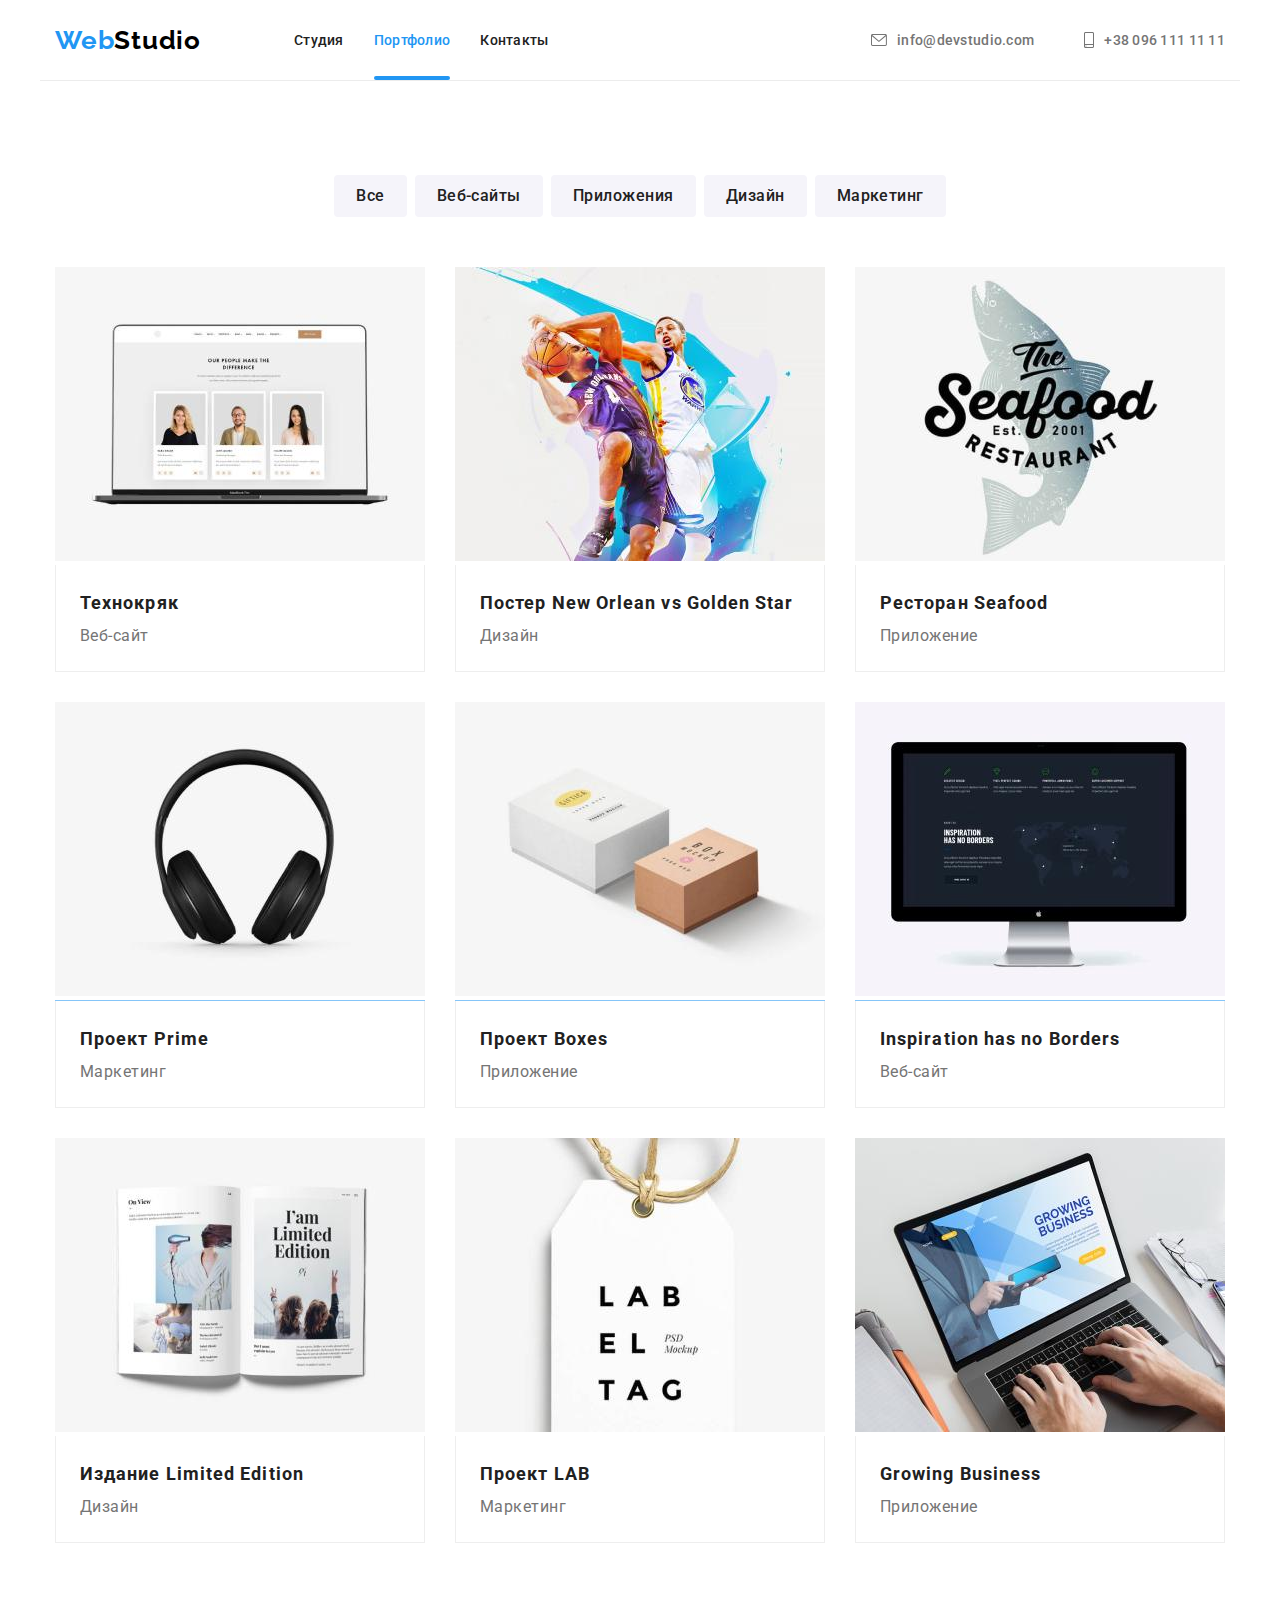
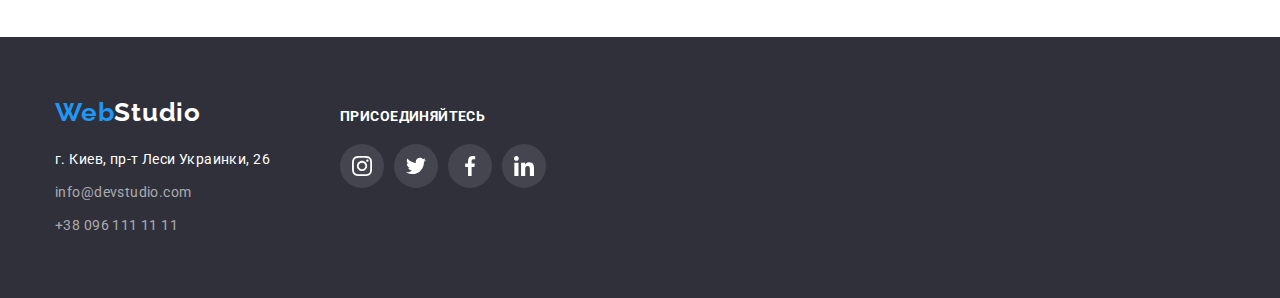
==== portfolio.html @ 267ab1c8 "дз 6" ====
<!DOCTYPE html>
<html lang="ru">

<head>
    <meta charset="UTF-8">
    <meta http-equiv="X-UA-Compatible" content="IE=edge">
    <meta name="viewport" content="width=device-width, initial-scale=1.0">
    <link rel="preconnect" href="https://fonts.googleapis.com">
    <link rel="preconnect" href="https://fonts.gstatic.com" crossorigin>
    <link href="https://fonts.googleapis.com/css2?family=Raleway:wght@700&family=Roboto:wght@400;500;700;900&display=swap"
        rel="stylesheet">
    <link rel="stylesheet" href="css/styles.css">
    <link rel="stylesheet" href="./css/modern-normalize.css">
    <link rel="stylesheet" href="./css/reset.css">
    <title>Портфолио</title>
</head>

<body>
    <!------ШАПКА------>
    <header>
        <div class="container nav-container">
            <nav class="main-nav">
                <a class="link header-logo-web" href="./index.html">Web<span class="header-logo-studio">Studio</span></a>
                <ul class="list header-list">
                    <li class="header-pre-list">
                        <a class="link header-link" href="./index.html" >Студия</a>
                    </li>
                    <li class="header-pre-list">
                        <a class="link header-link current" href="./portfolio.html">Портфолио</a>
                    </li>
                    <li class="header-pre-list">
                        <a class="link header-link" href="">Контакты</a>
                    </li>
                </ul>
            </nav>
                <ul class="list header-tel-mail">
                    <li class="header-contact">
                        <a class="link header-mail" href="mailto:info@devstudio.com">
                            <svg class="header-icon-mail">
                                <use href="./images/symbol-defs.svg#icon-envelope-hover">
                                </use>
                            </svg>
                            info@devstudio.com</a>
                    </li>
                    <li class="header-contact">
                        <a class="link header-tel" href="tel:+380961111111">
                            <svg class="header-icon-tel">
                                <use href="./images/symbol-defs.svg#icon-smartphone">
                                </use>
                            </svg>+38 096 111 11 11</a>
                    </li>
                </ul>
        </div>
    </header>
    <!-----------------------портфоліо----------------------->
    <main>
        <section class="box-list">
            <div class="container">
                <ul class="list container-box-btn">
                    <li class="box-button">
                        <button class="list-btn" type="button">Все</button>
                    </li>
                    <li class="box-button">
                        <button class="list-btn" type="button">Веб-сайты</button>
                    </li>
                    <li class="box-button">
                        <button class="list-btn" type="button">Приложения</button>
                    </li>
                    <li class="box-button">
                        <button class="list-btn" type="button">Дизайн</button>
                    </li>
                    <li class="box-button">
                        <button class="list-btn" type="button">Маркетинг</button>
                    </li>
                </ul>
                <h1 class="visually-hidden">Портфолио</h1>
                <ul class="list flex-container">
                    <li class="box-img">
                            <a class="link project-link" href="">
                                <div class="box-img-wrap">
                                <img src="./images/potr.jpg" alt="Ноутбук" width="370">
                                <p class="flex-top-text">
                                    Технокряк это современная площадка распространения коронавируса. Компании используют эту платформу для цифрового
                                    шпионажа и атак на защищённые сервера конкурентов.
                                </p>
                            </div>
                            <div class="flex-text-container" >
                                <h2 class="section-text">Технокряк</h2>
                                <p class="section-title">Веб-сайт</p>
                            </div>
                        </a>
                    </li>
                    <li class="box-img">
                            <a class="link project-link" href="">
                                <div class="box-img-wrap">
                                <img src="./images/potr(1).jpg" alt="Баскетболіти" width="370">
                                <p class="flex-top-text">
                                    Технокряк это современная площадка распространения коронавируса. Компании используют эту платформу для цифрового
                                    шпионажа и атак на защищённые сервера конкурентов.
                                </p>
                            </div>
                            <div class="flex-text-container" >
                                <h2 class="section-text">Постер <span lang="en">New Orlean vs Golden Star</span></h2>
                                <p class="section-title">Дизайн</p>
                            </div>
                        </a>
                    </li>
                    <li class="box-img">
                            <a class="link project-link" href="">
                                <div class="box-img-wrap">
                                <img src="./images/port(2).jpg" alt="Логотип ресторану" width="370">
                                <p class="flex-top-text">
                                    Технокряк это современная площадка распространения коронавируса. Компании используют эту платформу для цифрового
                                    шпионажа и атак на защищённые сервера конкурентов.
                                </p>
                            </div>
                            <div class="flex-text-container" >
                                <h2 class="section-text">Ресторан <span lang="en">Seafood</span></h2>
                                <p class="section-title">Приложение</p>
                            </div>
                        </a>
                    </li>
                    <li class="box-img">
                            <a class="link project-link" href="">
                                <div class="box-img-wrap">
                                <img src="./images/port(3).jpg" alt="Навушники" width="370">
                                <p class="flex-top-text">
                                    Технокряк это современная площадка распространения коронавируса. Компании используют эту платформу для цифрового
                                    шпионажа и атак на защищённые сервера конкурентов.
                                </p>
                            </div>
                            <div class="flex-text-container" >
                                <h2 class="section-text">Проект <span lang="en">Prime</span></h2>
                                <p class="section-title">Маркетинг</p>
                            </div>
                        </a>
                    </li>
                    <li class="box-img">
                            <a class="link project-link" href="">
                                <div class="box-img-wrap">
                                <img src="./images/port(4).jpg" alt="Коробка" width="370">
                                <p class="flex-top-text">
                                    Технокряк это современная площадка распространения коронавируса. Компании используют эту платформу для цифрового
                                    шпионажа и атак на защищённые сервера конкурентов.
                                </p>
                            </div>
                            <div class="flex-text-container" >
                                <h2 class="section-text">Проект <span lang="en">Boxes</span></h2>
                                <p class="section-title">Приложение</p>
                            </div>
                        </a>
                    </li>
                    <li class="box-img">
                            <a class="link project-link" href="">
                                <div class="box-img-wrap">
                                <img src="./images/port(5).jpg" alt="Комп'ютер" width="370">
                                <p class="flex-top-text">
                                    Технокряк это современная площадка распространения коронавируса. Компании используют эту платформу для цифрового
                                    шпионажа и атак на защищённые сервера конкурентов.
                                </p>
                            </div>
                            <div class="flex-text-container" >
                                <h2 class="section-text"><span lang="en">Inspiration has no Borders</span></h2>
                                <p class="section-title">Веб-сайт</p>
                            </div>
                        </a>
                    </li>
                    <li class="box-img">
                            <a class="link project-link" href="">
                                <div class="box-img-wrap">
                                <img src="./images/port(6).jpg" alt="Журнал" width="370">
                                <p class="flex-top-text">
                                    Технокряк это современная площадка распространения коронавируса. Компании используют эту платформу для цифрового
                                    шпионажа и атак на защищённые сервера конкурентов.
                                </p>
                            </div>
                            <div class="flex-text-container" >
                                <h2 class="section-text">Издание <span lang="en">Limited Edition</span></h2>
                                <p class="section-title">Дизайн</p>
                            </div>
                        </a>
                    </li>
                    <li class="box-img">
                            <a class="link project-link" href="">
                                <div class="box-img-wrap">
                                <img src="./images/port(7).jpg" alt="Бірка" width="370">
                                <p class="flex-top-text">
                                    Технокряк это современная площадка распространения коронавируса. Компании используют эту платформу для цифрового
                                    шпионажа и атак на защищённые сервера конкурентов.
                                </p>
                            </div>
                            <div class="flex-text-container" >
                                <h2 class="section-text">Проект <span lang="en">LAB</span></h2>
                                <p class="section-title">Маркетинг</p>
                            </div>
                        </a>
                    </li>
                    <li class="box-img">
                            <a class="link project-link" href="">
                                <div class="box-img-wrap">
                                <img src="./images/port(8).jpg" alt="Ноутбук" width="370">
                                <p class="flex-top-text">
                                    Технокряк это современная площадка распространения коронавируса. Компании используют эту платформу для цифрового
                                    шпионажа и атак на защищённые сервера конкурентов.
                                </p>
                            </div>
                            <div class="flex-text-container" >
                                <h2 class="section-text"><span lang="en">Growing Business</span></h2>
                                <p class="section-title">Приложение</p>
                            </div>
                        </a>
                    </li>
                </ul>
            </div>
        </section>
    </main>
    <!------------------------футер-/* Подвал */---------------------------------->
    <footer class="footer">
        <div class="container container-footer">
        <div>
            <a class="link footer-logo-web" href="./index.html">Web<span class="footer-logo-studio">Studio</span></a>
            <ul class="list footer-container">
                <li class="footer-pre-container">
                    <a class="link footer-map" href="https://goo.gl/maps/3yWpkA23hBz6djXq9" target="_blank"
                        rel="noopener noreferrer">
                        <address>г. Киев, пр-т Леси Украинки, 26</address>
                    </a>
                </li>
                <li class="footer-pre-container">
                    <a class="link footer-list" href="mailto:info@devstudio.com">info@devstudio.com</a>
                </li>
                <li class="footer-pre-container">
                    <a class="link footer-list" href="tel:+380961111111">+38 096 111 11 11</a>
                </li>
            </ul>
        </div>
        <div class="social-box">
            <p class="social-text">присоединяйтесь</p>
            <ul class="list social-links">
                <li class="social-pre-link">
                    <a class="pre-link" href="">
                        <svg class="link-icon">
                            <use href="./images/symbol-defs.svg#icon-instagram">
                            </use>
                        </svg>
                    </a>
                </li>
                <li class="social-pre-link">
                    <a class="pre-link" href="">
                        <svg class="link-icon">
                            <use href="./images/symbol-defs.svg#icon-twitter">
                            </use>
                        </svg>
                    </a>
                </li>
                <li class="social-pre-link">
                    <a class="pre-link" href="">
                        <svg class="link-icon">
                            <use href="./images/symbol-defs.svg#icon-facebook">
                            </use>
                        </svg>
                    </a>
                </li>
                <li class="social-pre-link">
                    <a class="pre-link" href="">
                        <svg class="link-icon">
                            <use href="./images/symbol-defs.svg#icon-linkedin">
                            </use>
                        </svg>
                    </a>
                </li>
            </ul>
        </div>
        </div>
    </footer>
</body>

</html>
---- css/styles.css ----
:root {
  --header-text-color: #212121;
  --accent-color: #2196f3;
  --main-title-color: #212121;
  --portfolio-text-color: #212121;
}

body {
  font-family: "Roboto", sans-serif;
}

.link {
  text-decoration: none;
}

.list {
  list-style: none;
}

.container {
  width: 1200px;
  padding-left: 15px;
  padding-right: 15px;
  margin: 0 auto;
}

/* ------------------------------ШАПКА---------------------------------- */

.header-pre-list .current {
  color: #2196f3;
}

.nav-container {
  display: flex;
  align-items: center;
  border-bottom: 1px solid #ececec;
}

.main-nav {
  display: flex;
  align-items: center;
}

.header-list {
  display: flex;
}

.header-tel-mail {
  display: flex;
  align-items: center;
  margin-left: auto;
}

.header-logo-web {
  font-family: Raleway;
  font-weight: bold;
  font-size: 26px;
  line-height: 31px;
  letter-spacing: 0.03em;
  color: #2196f3;
}

.header-logo-web {
  margin-right: 93px;
}

.header-logo-studio {
  font-family: Raleway;
  font-weight: bold;
  font-size: 26px;
  line-height: 31px;
  letter-spacing: 0.03em;
  color: #000000;
}

.header-link {
  display: block;
  font-family: Roboto;
  font-style: normal;
  font-weight: 500;
  font-size: 14px;
  line-height: 16px;
  letter-spacing: 0.02em;

  color: var(--header-text-color);

  padding-top: 32px;
  padding-bottom: 32px;
  position: relative;

  transition-property: color;
  transition-duration: 250ms;
  transition-timing-function: linear cubic-bezier(0.4, 0, 0.2, 1);
}

.header-link.current::after {
  content: "";
  width: 100%;
  height: 4px;
  background-color: #2196f3;
  position: absolute;
  display: block;
  bottom: 0;
  border-radius: 2px;
}

.header-pre-list + .header-pre-list {
  margin-left: 30px;
}

.header-contact:not(:last-child) {
  margin-right: 50px;
}

.header-link:hover,
.header-link:focus {
  color: var(--accent-color);
}

.header-mail {
  font-family: Roboto;
  font-style: normal;
  font-weight: 500;
  font-size: 14px;
  line-height: 16px;
  letter-spacing: 0.02em;

  color: #757575;

  transition-property: color;
  transition-duration: 250ms;
  transition-timing-function: linear cubic-bezier(0.4, 0, 0.2, 1);
}

.header-mail:hover,
.header-mail:focus {
  color: var(--accent-color);
}

.header-mail {
  display: flex;
  align-items: center;
}

.header-tel {
  font-family: Roboto;
  font-style: normal;
  font-weight: 500;
  font-size: 14px;
  line-height: 16px;
  letter-spacing: 0.02em;

  color: #757575;

  transition-property: color;
  transition-duration: 250ms;
  transition-timing-function: linear cubic-bezier(0.4, 0, 0.2, 1);
}

.header-tel {
  display: flex;
  align-items: center;
}

.header-icon-mail {
  width: 16px;
  height: 12px;
  margin-right: 10px;
  fill: currentColor;
}

.header-icon-tel {
  width: 10px;
  height: 16px;
  margin-right: 10px;
  fill: currentColor;
}

.header-tel:hover,
.header-tel:focus {
  color: var(--accent-color);
}

/* ------------------------------ГЕРОЙ-------------------------------------- */
.hero {
  background-color: #2f303a;
  padding-top: 200px;
  padding-bottom: 200px;
}

.hero {
  background-image: url(/images/symbol-defs.svg);
}

.hero {
  max-width: 1600px;
  min-height: 600px;
  margin-left: auto;
  margin-right: auto;
  background-image: linear-gradient(
      rgba(47, 48, 58, 0.4),
      rgba(47, 48, 58, 0.4)
    ),
    url(../images/Img\ hero.jpg);
  background-position: center;
  background-size: cover;
}

.hero-text {
  width: 696px;
  height: 120px;
  font-family: Roboto;
  font-style: normal;
  font-weight: 900;
  font-size: 44px;
  line-height: 1.36;
  text-align: center;
  letter-spacing: 0.06em;
  text-transform: uppercase;
  color: #ffffff;

  margin: 0 auto;
  margin-bottom: 30px;
  display: block;
}

.hero-btn {
  padding: 10px 32px;
  margin: 0 auto;
  font-family: Roboto;
  font-style: normal;
  font-weight: bold;
  font-size: 16px;
  line-height: 1.87;
  display: block;
  align-items: center;
  text-align: center;
  letter-spacing: 0.06em;
  color: #ffffff;
  cursor: pointer;

  background: #2196f3;
  box-shadow: 0px 4px 4px rgba(0, 0, 0, 0.15);
  border-radius: 4px;
  border: none;
}

.hero-btn:hover,
.hero-btn:focus {
  color: #188ce8;
}

/* -----------------------------ОСОБЕННОСТИ--------------------------------------- */

.icon-thumb {
  display: flex;
  align-items: center;
  justify-content: center;
  height: 120px;
  background: #f5f4fa;
  border-radius: 4px;
  margin-bottom: 30px;
}

.container-text {
  display: flex;
}

.container-pre-text:not(:last-child) {
  margin-right: 30px;
}

.section {
  padding-top: 94px;
  padding-bottom: 94px;
}

.visually-hidden {
  position: absolute;
  width: 1px;
  height: 1px;
  margin: -1px;
  border: 0;
  padding: 0;
  white-space: nowrap;
  clip-path: inset(100%);
  clip: rect(0 0 0 0);
  overflow: hidden;
}

.list-text {
  margin-bottom: 10px;

  font-family: Roboto;
  font-style: normal;
  font-weight: bold;
  font-size: 14px;
  line-height: 16px;
  letter-spacing: 0.03em;
  color: var(--main-title-color);

  text-transform: uppercase;
}

.list-pre-text {
  font-family: Roboto;
  font-style: normal;
  font-weight: normal;
  font-size: 14px;
  line-height: 1.71;
  letter-spacing: 0.03em;
  color: #757575;
}

/* -------------------------------ЧЕМ-МИ-ЗАНИМАЕМСЯ----------------------------------- */

.img-container {
  padding-bottom: 94px;
}

.container-img {
  display: inline-flex;
}

.item-img:not(:last-child) {
  margin-right: 30px;
}

.item-text {
  margin-bottom: 50px;

  font-family: Roboto;
  font-style: normal;
  font-weight: bold;
  font-size: 36px;
  line-height: 42px;
  text-align: center;
  letter-spacing: 0.03em;
  color: var(--header-text-color);
}

.item-img {
  position: relative;
}

.item-img::before {
  content: "";
  position: absolute;
  bottom: 2px;
  left: 0;

  display: inline-block;
  width: 370px;
  height: 70px;

  background-color: rgba(47, 48, 58, 0.8);
}

.item-img-text {
  position: absolute;
  bottom: 27px;
  left: 83px;

  font-family: Roboto;
  font-style: normal;
  font-weight: bold;
  font-size: 14px;
  line-height: 16px;
  text-align: center;
  letter-spacing: 0.03em;
  text-transform: uppercase;

  color: #ffffff;
}

/* ---------------------------------НАША-КОМАННДА---------------------------------- */

.container-items {
  display: flex;
}

.container-pre-items:not(:last-child) {
  margin-right: 30px;
}

.container-pre-items {
  background-color: #ffffff;
  box-shadow: 0px 1px 3px rgba(0, 0, 0, 0.12), 0px 1px 1px rgba(0, 0, 0, 0.14),
    0px 2px 1px rgba(0, 0, 0, 0.2);
  border-radius: 0px 0px 4px 4px;
}

.box-item-text {
  padding-top: 30px;
  padding-bottom: 30px;
}

.items {
  background-color: #f5f4fa;
  padding-top: 94px;
  padding-bottom: 94px;
}

.items-text {
  margin-bottom: 10px;

  font-family: Roboto;
  font-style: normal;
  font-weight: 500;
  font-size: 16px;
  line-height: 19px;
  text-align: center;
  letter-spacing: 0.03em;
  color: var(--header-text-color);
}

.items-title {
  font-family: Roboto;
  font-style: normal;
  font-weight: normal;
  font-size: 16px;
  line-height: 19px;
  text-align: center;
  letter-spacing: 0.03em;
  color: #757575;
}

.social-list-box {
  display: flex;
  justify-content: center;
  margin-top: 16px;
}

.link-box {
  width: 44px;
  height: 44px;
}

.link-pre-box {
  width: 100%;
  height: 100%;
  border-radius: 50%;
  display: flex;
  align-items: center;
  justify-content: center;
  color: #afb1b8;

  transition-property: background-color, color;
  transition-duration: 250ms;
  transition-timing-function: linear cubic-bezier(0.4, 0, 0.2, 1);
}

.box-social-icon {
  width: 20px;
  height: 20px;
  fill: currentColor;
}

.link-pre-box:hover,
.link-pre-box:focus {
  background-color: #2196f3;
  color: white;
}

/* --------------------СТОРІНКА-2-ПОРТФОЛИО----------------------------------------- */

.box-list {
  padding-top: 94px;
  padding-bottom: 94px;
}

.box-button:not(:last-child) {
  margin-right: 8px;
}

.container-box-btn {
  display: block;
  display: flex;
  justify-content: center;
  margin-bottom: 50px;
}

.list-btn {
  padding: 8px 22px;
  font-family: Roboto;
  font-style: normal;
  font-weight: 500;
  font-size: 16px;
  line-height: 1.62;
  text-align: center;
  letter-spacing: 0.03em;
  color: #212121;
  cursor: pointer;
  border-radius: 4px;
  border: none;
  background: #f5f4fa;
  border-radius: 4px;

  transition-property: background-color, color, box-shadow;
  transition-duration: 250ms;
  transition-timing-function: linear cubic-bezier(0.4, 0, 0.2, 1);
}

.list-btn:focus,
.list-btn:hover {
  background: #2196f3;
  /* shadow-middle */
  color: #ffffff;
  box-shadow: 0px 3px 1px rgba(0, 0, 0, 0.1), 0px 1px 2px rgba(0, 0, 0, 0.08),
    0px 2px 2px rgba(0, 0, 0, 0.12);
  border-radius: 4px;
}

.flex-container {
  display: flex;
  flex-wrap: wrap;
}

.flex-text-container {
  padding: 20px 24px;
  border-right: 1px solid #eee;
  border-bottom: 1px solid#eee;
  border-left: 1px solid #eee;
}

.box-img {
  width: 370px;
  margin-right: 30px;
  margin-bottom: 30px;

  transition-property: box-shadow;
  transition-duration: 250ms;
  transition-timing-function: linear cubic-bezier(0.4, 0, 0.2, 1);
}

.box-img:focus,
.box-img:hover {
  box-shadow: 0px 1px 1px rgba(0, 0, 0, 0.12), 0px 4px 4px rgba(0, 0, 0, 0.06),
    1px 4px 6px rgba(0, 0, 0, 0.16);
}

.box-img:nth-child(3n) {
  margin-right: 0;
}

.box-img:nth-last-child(-n + 3) {
  margin-bottom: 0px;
}

.project-link:hover .flex-top-text,
.project-link:focus .flex-top-text {
  transform: translateY(0);
}

.box-img-wrap {
  position: relative;
  overflow: hidden;
}

.flex-top-text {
  font-family: Roboto;
  font-style: normal;
  font-weight: normal;
  font-size: 18px;
  line-height: 1.56;
  letter-spacing: 0.03em;
  color: #ffffff;
  padding: 63px 24px;
  background-color: rgba(33, 150, 243, 0.9);

  position: absolute;
  top: 0;
  left: 0;
  height: 100%;

  transform: translateY(100%);
  transition: transform 250ms cubic-bezier(0.4, 0, 0.2, 1);
}

.section-text {
  font-family: Roboto;
  font-style: normal;
  font-weight: bold;
  font-size: 18px;
  line-height: 2;

  letter-spacing: 0.06em;
  color: var(--portfolio-text-color);
}

.section-title {
  font-family: Roboto;
  font-style: normal;
  font-weight: normal;
  font-size: 16px;
  line-height: 1.87;
  letter-spacing: 0.03em;
  color: #757575;
}

/* ----------------------------Постоянные-клиенты---------------------------------- */

.client-container {
  padding-top: 94px;
  padding-bottom: 94px;
}

.client-box {
  display: flex;
}

.client-link {
  width: 170px;
  height: 92px;
}

.client-link:not(:last-child) {
  margin-right: 30px;
}

.client-link-icon {
  width: 100%;
  height: 100%;
  border: 1px solid #afb1b8;
  display: flex;
  align-items: center;
  justify-content: center;
  border-radius: 4px;
  color: #757575;

  transition-property: color, border;
  transition-duration: 250ms;
  transition-timing-function: linear cubic-bezier(0.4, 0, 0.2, 1);
}

.client-link-icon:hover,
.client-link-icon:focus {
  color: var(--accent-color);
  border: 1px solid var(--accent-color);
}

.client-icon {
  width: 106px;
  height: 60px;
  fill: currentColor;
}

/* ----------------------------ФУТЕР--------------------------------------------- */

.container-footer {
  display: flex;
  align-items: baseline;
}

.footer {
  background-color: #2f303a;
  padding-top: 60px;
  padding-bottom: 60px;
}

.footer-pre-container:not(:last-child) {
  margin-bottom: 9px;
}

.footer-logo-web {
  display: block;
  margin-bottom: 20px;
  font-family: Raleway;
  font-weight: bold;
  font-size: 26px;
  line-height: 31px;
  letter-spacing: 0.03em;
  color: #2196f3;
}

.footer-logo-studio {
  font-family: Raleway;
  font-weight: bold;
  font-size: 26px;
  line-height: 31px;
  letter-spacing: 0.03em;
  color: #ffffff;
}

.footer-list {
  font-family: Roboto;
  font-style: normal;
  font-weight: normal;
  font-size: 14px;
  line-height: 1.71;
  letter-spacing: 0.03em;

  color: rgba(255, 255, 255, 0.6);

  transition-property: color;
  transition-duration: 250ms;
  transition-timing-function: linear cubic-bezier(0.4, 0, 0.2, 1);
}

.footer-map {
  font-family: Roboto;
  font-style: normal;
  font-weight: normal;
  font-size: 14px;
  line-height: 1.71;
  letter-spacing: 0.03em;
  color: #ffffff;

  transition-property: color;
  transition-duration: 250ms;
  transition-timing-function: linear cubic-bezier(0.4, 0, 0.2, 1);
}

address {
  font-family: Roboto;
  font-style: normal;
}

.footer-list:hover {
  color: var(--accent-color);
}

.footer-list:focus {
  color: var(--accent-color);
}

.footer-map:hover {
  color: var(--accent-color);
}

.footer-map:focus {
  color: var(--accent-color);
}
/* -----------Соціал-------- */

.social-box {
  margin-left: 70px;
}

.social-text {
  font-family: Roboto;
  font-style: normal;
  font-weight: bold;
  font-size: 14px;
  line-height: 16px;
  letter-spacing: 0.03em;
  text-transform: uppercase;
  color: #ffffff;
}

.social-links {
  display: flex;
  margin-top: 20px;
}

.social-pre-link {
  background-color: rgba(255, 255, 255, 0.1);
  border-radius: 50%;
  width: 44px;
  height: 44px;
}

.social-pre-link + .social-pre-link {
  margin-left: 10px;
}

.pre-link {
  width: 100%;
  height: 100%;
  border-radius: 50%;
  display: flex;
  align-items: center;
  justify-content: center;
  color: #ffffff;

  transition-property: background-color, color;
  transition-duration: 250ms;
  transition-timing-function: linear cubic-bezier(0.4, 0, 0.2, 1);
}

.pre-link:hover,
.pre-link:focus {
  color: #ffffff;
  background-color: var(--accent-color);
}

.link-icon {
  width: 20px;
  height: 20px;
  fill: currentColor;
}

/* ---------------MODAL------------ */

.backdrop {
  width: 100vw;
  height: 100vh;
  background-color: rgba(0, 0, 0, 0.2);
  border: 1px solid #000000;
  box-sizing: border-box;
  box-shadow: 0px 4px 4px rgba(0, 0, 0, 0.25);
  position: fixed;
  top: 0;
  transition: opacity 500ms linear, visibility 500ms;
}

.backdrop.is-hidden .modal {
  transform: scale(1.5) translate(-1000px);
  transition: transform 500ms;
}

.modal {
  padding: 40px;
  width: 528px;
  min-height: 581px;
  background-color: #ffffff;
  box-shadow: 0px 1px 3px rgba(0, 0, 0, 0.12), 0px 1px 1px rgba(0, 0, 0, 0.14),
    0px 2px 1px rgba(0, 0, 0, 0.2);
  border-radius: 4px;
  position: absolute;
  top: 50%;
  left: 50%;
  transform: scale(1);
  transform: translate(-50%, -50%);
  transition: transform 500ms;
}

.modal-close {
  width: 30px;
  height: 30px;
  background-color: #ffffff;
  border: 1px solid rgba(0, 0, 0, 0.1);
  border-radius: 50%;
  box-sizing: border-box;
  position: absolute;
  top: 8px;
  right: 8px;
  display: flex;
  align-items: center;
  justify-content: center;
}

.is-hidden {
  visibility: hidden;
  opacity: 0;
  pointer-events: none;
}

.modal-title {
  margin-bottom: 12px;
  font-family: Roboto;
  font-style: normal;
  font-weight: bold;
  font-size: 20px;
  line-height: 23px;
  text-align: center;
  letter-spacing: 0.03em;

  color: #212121;
}

.modal-form-input {
  margin-top: 4px;
  margin-bottom: 10px;
  padding-left: 12px;
  padding-right: 12px;
  width: 100%;
  height: 40px;

  border: 1px solid rgba(33, 33, 33, 0.2);
  box-sizing: border-box;
  border-radius: 4px;
  outline: none;
}

.modal-form-input::modal-form-input {
  font-family: Roboto;
  font-style: normal;
  font-weight: normal;
  font-size: 14px;
  line-height: 16px;
  letter-spacing: 0.01em;

  color: rgba(117, 117, 117, 0.5);
}

.form-input-text {
  display: block;
  margin-bottom: 4px;
  font-family: Roboto;
  font-style: normal;
  font-weight: normal;
  font-size: 12px;
  line-height: 14px;

  letter-spacing: 0.01em;

  color: #757575;
}
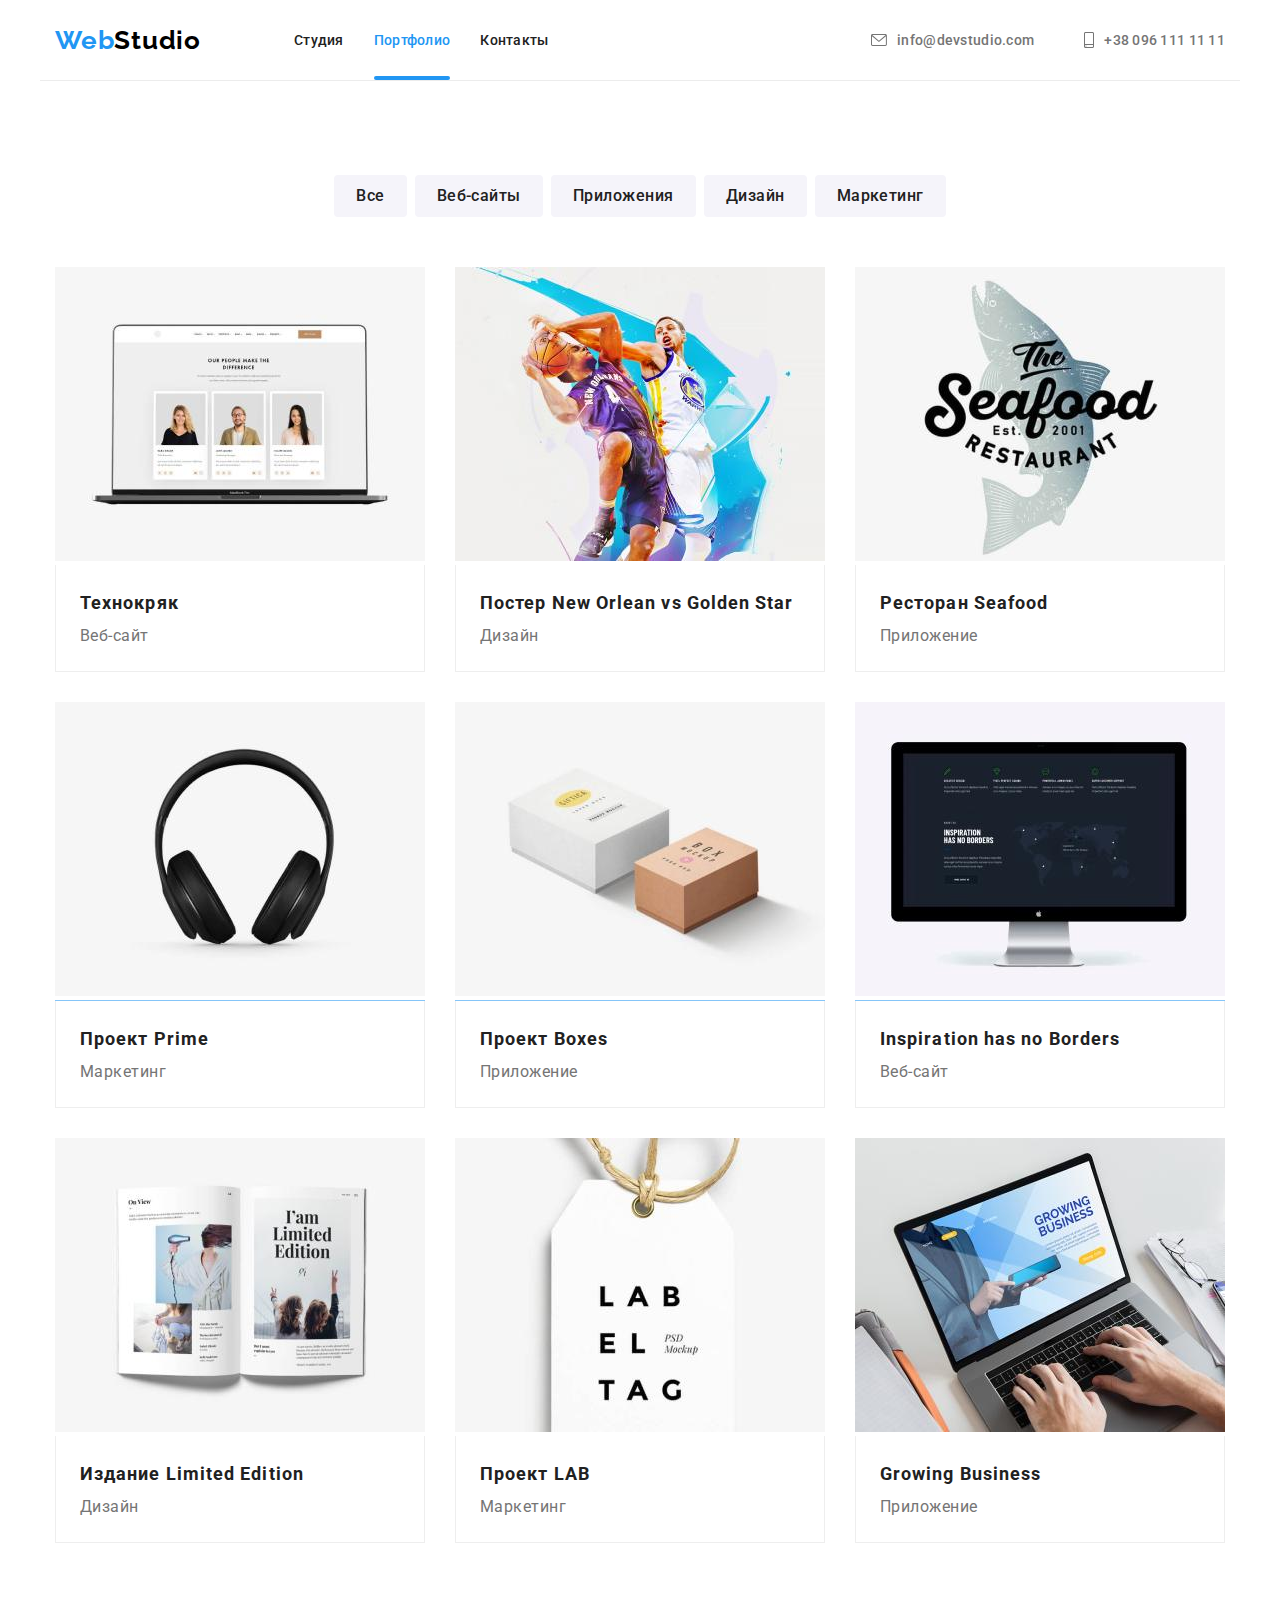
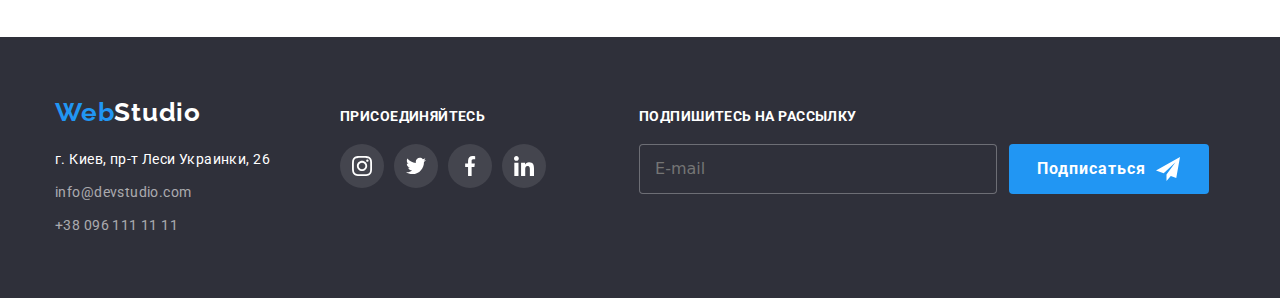
==== commit 6b09262d: "дз 6" ====
--- a/portfolio.html
+++ b/portfolio.html
@@ -271,6 +271,18 @@
                 </li>
             </ul>
         </div>
+        <div class="send-mail">
+            <p class="send-text">Подпишитесь на рассылку</p>
+            <form action="#" class="form-send">
+                <input type="email" name="mail" class="input-mail" placeholder="E-mail" />
+                <button class="button-send" type="submit">Подписаться
+                    <svg class="send-icon">
+                        <use href="./images/symbol-defs.svg#icon-icon-send-modal">
+                        </use>
+                    </svg>
+                </button>
+            </form>
+        </div>
         </div>
     </footer>
 </body>
--- a/css/styles.css
+++ b/css/styles.css
@@ -790,6 +790,94 @@
   fill: currentColor;
 }
 
+.send-text {
+  font-family: Roboto;
+  font-style: normal;
+  font-weight: bold;
+  font-size: 14px;
+  line-height: 16px;
+  letter-spacing: 0.03em;
+  text-transform: uppercase;
+
+  color: #ffffff;
+
+  margin-bottom: 20px;
+}
+
+.send-mail {
+  margin-left: 93px;
+}
+
+.form-send {
+  display: flex;
+}
+
+.input-mail {
+  width: 358px;
+  height: 50px;
+  margin-right: 12px;
+
+  border: 1px solid rgba(255, 255, 255, 0.3);
+  box-sizing: border-box;
+  border-radius: 4px;
+  background-color: #2f303a;
+  color: #ffffff;
+
+  padding-left: 15px;
+  padding-right: 15px;
+  cursor: pointer;
+
+  transition-property: filter;
+  transition-duration: 250ms;
+  transition-timing-function: linear cubic-bezier(0.4, 0, 0.2, 1);
+}
+
+.input-mail:hover,
+.input-mail:focus {
+  filter: drop-shadow(0px 4px 4px rgba(0, 0, 0, 0.15));
+}
+
+.button-send {
+  width: 200px;
+  height: 50px;
+
+  background: var(--accent-color);
+  border-radius: 4px;
+  border: none;
+
+  font-family: Roboto;
+  font-style: normal;
+  font-weight: bold;
+  font-size: 16px;
+  line-height: 1.87;
+
+  display: flex;
+  align-items: center;
+  text-align: center;
+  letter-spacing: 0.06em;
+
+  color: #ffffff;
+
+  padding: 10px 28px;
+  cursor: pointer;
+
+  transition-property: box-shadow;
+  transition-duration: 250ms;
+  transition-timing-function: linear cubic-bezier(0.4, 0, 0.2, 1);
+}
+
+.button-send:hover,
+.button-send:focus {
+  box-shadow: 0px 4px 4px rgba(0, 0, 0, 0.15);
+}
+
+.send-icon {
+  width: 24px;
+  height: 24px;
+
+  margin-left: 10px;
+}
+
 /* ---------------MODAL------------ */
 
 .backdrop {
@@ -838,6 +926,16 @@
   display: flex;
   align-items: center;
   justify-content: center;
+  cursor: pointer;
+  fill: currentColor;
+  transition-property: color;
+  transition-duration: 250ms;
+  transition-timing-function: linear cubic-bezier(0.4, 0, 0.2, 1);
+}
+
+.modal-close:hover,
+.modal-close:focus {
+  color: var(--accent-color);
 }
 
 .is-hidden {
@@ -859,10 +957,30 @@
   color: #212121;
 }
 
+.modal-field {
+  margin-bottom: 10px;
+}
+
+.input-wrap {
+  position: relative;
+}
+
+.person-modal {
+  width: 18px;
+  height: 18px;
+  position: absolute;
+  left: 12px;
+  top: 50%;
+  transform: translateY(-50%);
+  cursor: pointer;
+  fill: currentColor;
+  transition-property: fill;
+  transition-duration: 250ms;
+  transition-timing-function: linear cubic-bezier(0.4, 0, 0.2, 1);
+}
+
 .modal-form-input {
-  margin-top: 4px;
-  margin-bottom: 10px;
-  padding-left: 12px;
+  padding-left: 42px;
   padding-right: 12px;
   width: 100%;
   height: 40px;
@@ -871,6 +989,19 @@
   box-sizing: border-box;
   border-radius: 4px;
   outline: none;
+  cursor: pointer;
+  transition-property: border;
+  transition-duration: 250ms;
+  transition-timing-function: linear cubic-bezier(0.4, 0, 0.2, 1);
+}
+
+.modal-form-input:focus {
+  border: 1px solid #2196f3;
+  border-radius: 4px;
+}
+
+.modal-form-input:focus + .person-modal {
+  fill: var(--accent-color);
 }
 
 .modal-form-input::modal-form-input {
@@ -883,6 +1014,12 @@
 
   color: rgba(117, 117, 117, 0.5);
 }
+
+/* .modal-form-input:not(:placeholder-shown) {
+  border: 1px solid #2196f3;
+  box-sizing: border-box;
+  border-radius: 4px;
+} */
 
 .form-input-text {
   display: block;
@@ -897,3 +1034,114 @@
 
   color: #757575;
 }
+
+.modal-form-text {
+  padding: 12px 16px;
+  resize: none;
+  width: 100%;
+  height: 120px;
+  border: 1px solid rgba(33, 33, 33, 0.2);
+  box-sizing: border-box;
+  border-radius: 4px;
+  outline: none;
+  cursor: pointer;
+  transition-property: border;
+  transition-duration: 250ms;
+  transition-timing-function: linear cubic-bezier(0.4, 0, 0.2, 1);
+}
+
+.modal-form-text:focus {
+  border: 1px solid #2196f3;
+  border-radius: 4px;
+}
+
+/* .modal-form-text:not(:placeholder-shown) {
+  border: 1px solid #2196f3;
+  box-sizing: border-box;
+  border-radius: 4px;
+} */
+
+.modal-field-feedbeck {
+  margin-bottom: 20px;
+}
+
+.modal-button {
+  font-family: Roboto;
+  font-style: normal;
+  font-weight: bold;
+  font-size: 16px;
+  line-height: 1.87;
+
+  display: flex;
+  align-items: center;
+  text-align: center;
+  letter-spacing: 0.06em;
+
+  color: #ffffff;
+
+  display: block;
+  margin: 0 auto;
+  width: 200px;
+  height: 50px;
+  background: #2196f3;
+  box-shadow: 0px 4px 4px rgba(0, 0, 0, 0.15);
+  border-radius: 4px;
+  border: none;
+  cursor: pointer;
+}
+
+.check-text {
+  font-family: Roboto;
+  font-style: normal;
+  font-weight: normal;
+  font-size: 14px;
+  line-height: 1.71;
+
+  letter-spacing: 0.03em;
+
+  color: #757575;
+  display: flex;
+  align-items: center;
+  justify-content: center;
+}
+
+.check-text-link {
+  font-family: Roboto;
+  font-style: normal;
+  font-weight: normal;
+  font-size: 14px;
+  line-height: 1.71;
+
+  letter-spacing: 0.03em;
+  text-decoration-line: underline;
+
+  color: var(--accent-color);
+
+  margin-left: 3px;
+}
+
+.check-icon {
+  width: 16px;
+  height: 15px;
+  border: 2px solid #212121;
+  border-radius: 2px;
+  margin-right: 8.38px;
+  display: flex;
+  align-items: center;
+  justify-content: center;
+}
+
+.check-icon-modal {
+  width: 11px;
+  height: 8px;
+  fill: #ffffff;
+}
+
+.modal-check:checked + .check-text .check-icon {
+  background-color: var(--accent-color);
+  border: none;
+}
+
+.modal-field-check {
+  margin-bottom: 30px;
+}
